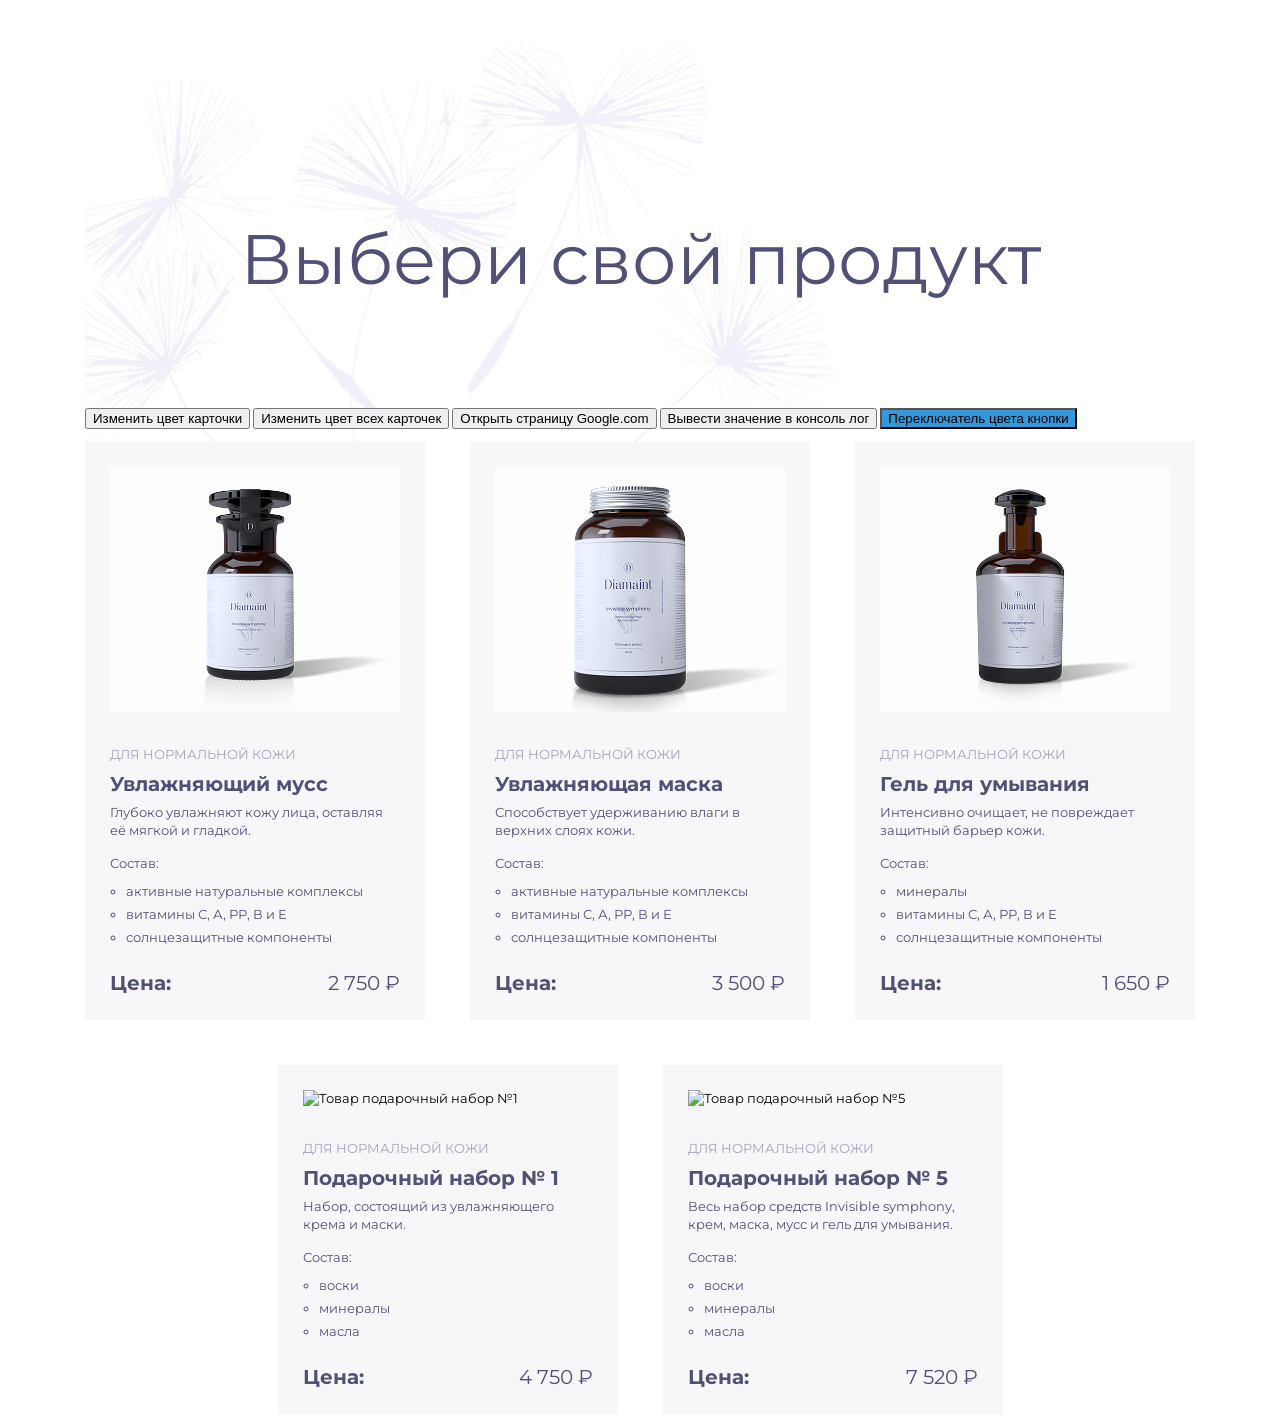
==== index.html @ e89f8b8f "added mainJS and buttons" ====
<!DOCTYPE html>
<html lang="en">
<head>
  <meta charset="UTF-8">
  <meta name="viewport" content="width=device-width, initial-scale=1.0">
  <title>Document</title>
  <link rel="stylesheet" href="style.css"> 
  <link rel="preconnect" href="https://fonts.googleapis.com">
  <link rel="preconnect" href="https://fonts.gstatic.com" crossorigin>
  <link href="https://fonts.googleapis.com/css2?family=Montserrat:ital,wght@0,100..900;1,100..900&display=swap" rel="stylesheet">

</head>
<body>

  <main class="catalog">
    <div class="container catalog__container">
      <h1 class="catalog__title">Выбери свой продукт</h1>
      <button class="change-card-color-btn">Изменить цвет карточки</button>
      <button class="change-cards-color-btn">Изменить цвет всех карточек</button>
      <button class="open-google">Открыть страницу Google.com</button>
      <button class="output-console-log">Вывести значение в консоль лог</button>
      <button class="toggle-color-button">Переключатель цвета кнопки</button>
      <ul class="products">
        <li class="products__item card">
          <img src="images/moisturizing_mousse.png" alt="Товар увлажняющий мусс" class="card__image">
          <span class="card__category">ДЛЯ НОРМАЛЬНОЙ КОЖИ</span>
          <h2 class="card__name">Увлажняющий мусс</h2>
          <p class="card__description">Глубоко увлажняют кожу лица, оставляя её мягкой и гладкой.</p>
          <div class="card__compound compound">
            <span class="compound__name">Состав: </span>
            <ul class="compound__list">
              <li class="compound__ingredient">активные натуральные комплексы</li>
              <li class="compound__ingredient">витамины С, А, РР, В и Е</li>
              <li class="compound__ingredient">солнцезащитные компоненты</li>
            </ul>
          </div>
          <div class="card__price">
            <b class="card__price-label">Цена:</b>
            <span class="card__price-value">2 750 &#8381;</span>
          </div>
        </li>
        <li class="products__item card">
          <img src="images/moisturizing_mask.png" alt="Товар увлажняющая маска " class="card__image">
          <span class="card__category">ДЛЯ НОРМАЛЬНОЙ КОЖИ</span>
          <h2 class="card__name">Увлажняющая маска</h2>
          <p class="card__description">Способствует удерживанию влаги в верхних слоях кожи.</p>
          <div class="card__compound compound">
            <span class="compound__name">Состав: </span>
            <ul class="compound__list">
              <li class="compound__ingredient">активные натуральные комплексы</li>
              <li class="compound__ingredient">витамины С, А, РР, В и Е</li>
              <li class="compound__ingredient">солнцезащитные компоненты</li>
            </ul>
          </div>
          <div class="card__price">
            <b class="card__price-label">Цена:</b>
            <span class="card__price-value">3 500 &#8381;</span>
          </div>
        </li>
        <li class="products__item card">
          <img src="images/face_wash_gel.png" alt="Товар гель для умывания " class="card__image">
          <span class="card__category">ДЛЯ НОРМАЛЬНОЙ КОЖИ</span>
          <h2 class="card__name">Гель для умывания</h2>
          <p class="card__description">Интенсивно очищает, не повреждает защитный барьер кожи.</p>
          <div class="card__compound compound">
            <span class="compound__name">Состав: </span>
            <ul class="compound__list">
              <li class="compound__ingredient">минералы</li>
              <li class="compound__ingredient">витамины С, А, РР, В и Е</li>
              <li class="compound__ingredient">солнцезащитные компоненты</li>
            </ul>
          </div>
          <div class="card__price">
            <b class="card__price-label">Цена:</b>
            <span class="card__price-value">1 650 &#8381;</span>
          </div>
        </li>
        <li class="products__item card">
          <img  src="images/gift_set_No._1.png" alt="Товар подарочный набор №1" class="card__image">
          <span class="card__category">ДЛЯ НОРМАЛЬНОЙ КОЖИ</span>
          <h2 class="card__name">Подарочный набор &#8470; 1</h2>
          <p class="card__description">Набор, состоящий из увлажняющего крема и маски.</p>
          <div class="card__compound compound">
            <span class="compound__name">Состав: </span>
            <ul class="compound__list">
              <li class="compound__ingredient">воски</li>
              <li class="compound__ingredient">минералы</li>
              <li class="compound__ingredient">масла</li>
            </ul>
          </div>
          <div class="card__price">
            <b class="card__price-label">Цена:</b>
            <span class="card__price-value">4 750 &#8381;</span>
          </div>
        </li>
        <li class="products__item card">
          <img  src="images/gift_set_No._5.png" alt="Товар подарочный набор №5" class="card__image">
          <span class="card__category">ДЛЯ НОРМАЛЬНОЙ КОЖИ</span>
          <h2 class="card__name">Подарочный набор &#8470; 5</h2>
          <p class="card__description">Весь набор средств Invisible symphony, крем, маска, мусс и гель для умывания.</p>
          <div class="card__compound compound">
            <span class="compound__name">Состав: </span>
            <ul class="compound__list">
              <li class="compound__ingredient">воски</li>
              <li class="compound__ingredient">минералы</li>
              <li class="compound__ingredient">масла</li>
            </ul>
          </div>
          <div class="card__price">
            <b class="card__price-label">Цена:</b>
            <span class="card__price-value">7 520 &#8381;</span>
          </div>
        </li>
      </ul>
    </div>
  </main>
  <script src="main.js"></script>
</body>
</html>
---- style.css ----
*,
*::before,
*::after {
  box-sizing: border-box;
}

body {
  font-family:"Montserrat", sans-serif;
  font-size: 13px;
  margin: 0;
}

.container {
  width: 1110px;
  margin: 0 auto;
}

.catalog__container {
  background-image: url("images/dandelion.png");
  background-repeat: no-repeat;
  background-position: 0 0;
  padding-top: 220px;
}

.catalog__title {
  margin: 0px auto 110px auto;
  font-weight: 400;
  font-size: 70px;
  line-height: 78px;
  text-align: center;
  color: #515076;
}

.card {
  padding:25px;
  background-color: #F7F7FA;
}

.card__image {
  display: block;
  margin-bottom: 30px;
}

.card__category {
  display: block; 
  font-size: 13px;
  font-weight: 400;
  line-height: 24px;
  padding-bottom: 5px;
  color: #A5A3B9;
}

.products { 
  list-style: none;
  display: flex;
  flex-wrap: wrap;
  gap: 45px;
  justify-content: center;
  padding: 0;
}

.products__item {
  width: 340px;
}

.card__name {
  font-weight: 700;
  font-size: 20px;
  line-height: 27px;
  margin: 0px;
  padding-bottom: 5px;
  color: #515076;
}

.card__description {
  font-size: 13px;
  line-height: 18px;
  font-weight: 400;
  margin: 0px;
  padding-bottom: 15px;
  color: #515076;
}

.card__compound {
  font-size: 13px;
  line-height: 18px;
  font-weight: 400;
  color: #515076;
}

.compound__list {
  padding: 5px 0 0px 8px;
  margin-left: 8px;
}

.compound__ingredient {
  padding: 5px 0px 0px 0px;
  margin: 0px;
}

.card__price {
  display: flex;
  justify-content: space-between;
  align-items: center;
  padding: 25px 0 0 0;
}

.card__price-label {
  font-weight: 700;
  font-size: 20px;
  line-height: 24px;
  color: #515076;  
}

.card__price-value {
  font-weight: 400;
  font-size: 20px;
  line-height: 24px;
  color: #515076;
}

.toggle-color-button{
  background-color: #3498db;
}

.toggle-color-button.active{
  background-color:#515076;
}
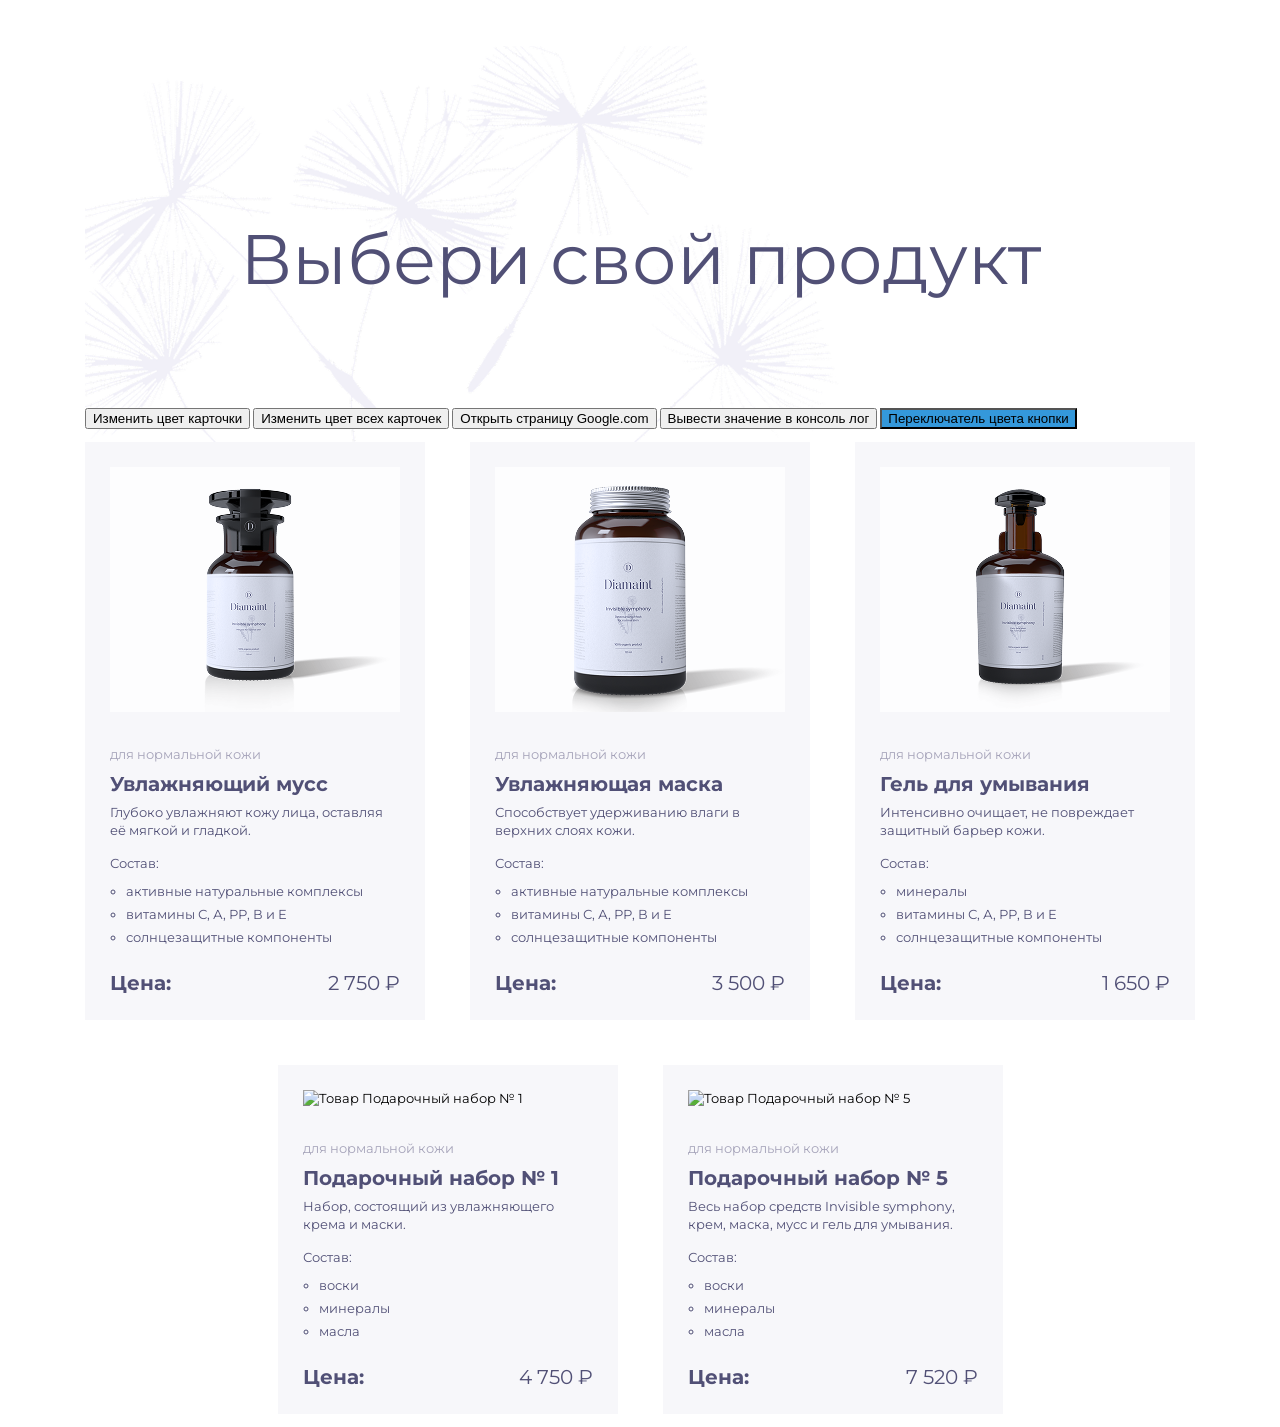
==== commit 51c582d4: "Learn reduce method and work with HTML Template in JS" ====
--- a/index.html
+++ b/index.html
@@ -21,99 +21,31 @@
       <button class="output-console-log">Вывести значение в консоль лог</button>
       <button class="toggle-color-button">Переключатель цвета кнопки</button>
       <ul class="products">
+      <template id="product-template">
         <li class="products__item card">
-          <img src="images/moisturizing_mousse.png" alt="Товар увлажняющий мусс" class="card__image">
-          <span class="card__category">ДЛЯ НОРМАЛЬНОЙ КОЖИ</span>
-          <h2 class="card__name">Увлажняющий мусс</h2>
-          <p class="card__description">Глубоко увлажняют кожу лица, оставляя её мягкой и гладкой.</p>
+          <img src="" alt="" class="card__image">
+          <span class="card__category"></span>
+          <h2 class="card__name"></h2>
+          <p class="card__description"></p>
           <div class="card__compound compound">
             <span class="compound__name">Состав: </span>
             <ul class="compound__list">
-              <li class="compound__ingredient">активные натуральные комплексы</li>
-              <li class="compound__ingredient">витамины С, А, РР, В и Е</li>
-              <li class="compound__ingredient">солнцезащитные компоненты</li>
+
             </ul>
           </div>
           <div class="card__price">
             <b class="card__price-label">Цена:</b>
-            <span class="card__price-value">2 750 &#8381;</span>
+            <span class="card__price-value"></span>
           </div>
         </li>
-        <li class="products__item card">
-          <img src="images/moisturizing_mask.png" alt="Товар увлажняющая маска " class="card__image">
-          <span class="card__category">ДЛЯ НОРМАЛЬНОЙ КОЖИ</span>
-          <h2 class="card__name">Увлажняющая маска</h2>
-          <p class="card__description">Способствует удерживанию влаги в верхних слоях кожи.</p>
-          <div class="card__compound compound">
-            <span class="compound__name">Состав: </span>
-            <ul class="compound__list">
-              <li class="compound__ingredient">активные натуральные комплексы</li>
-              <li class="compound__ingredient">витамины С, А, РР, В и Е</li>
-              <li class="compound__ingredient">солнцезащитные компоненты</li>
-            </ul>
-          </div>
-          <div class="card__price">
-            <b class="card__price-label">Цена:</b>
-            <span class="card__price-value">3 500 &#8381;</span>
-          </div>
-        </li>
-        <li class="products__item card">
-          <img src="images/face_wash_gel.png" alt="Товар гель для умывания " class="card__image">
-          <span class="card__category">ДЛЯ НОРМАЛЬНОЙ КОЖИ</span>
-          <h2 class="card__name">Гель для умывания</h2>
-          <p class="card__description">Интенсивно очищает, не повреждает защитный барьер кожи.</p>
-          <div class="card__compound compound">
-            <span class="compound__name">Состав: </span>
-            <ul class="compound__list">
-              <li class="compound__ingredient">минералы</li>
-              <li class="compound__ingredient">витамины С, А, РР, В и Е</li>
-              <li class="compound__ingredient">солнцезащитные компоненты</li>
-            </ul>
-          </div>
-          <div class="card__price">
-            <b class="card__price-label">Цена:</b>
-            <span class="card__price-value">1 650 &#8381;</span>
-          </div>
-        </li>
-        <li class="products__item card">
-          <img  src="images/gift_set_No._1.png" alt="Товар подарочный набор №1" class="card__image">
-          <span class="card__category">ДЛЯ НОРМАЛЬНОЙ КОЖИ</span>
-          <h2 class="card__name">Подарочный набор &#8470; 1</h2>
-          <p class="card__description">Набор, состоящий из увлажняющего крема и маски.</p>
-          <div class="card__compound compound">
-            <span class="compound__name">Состав: </span>
-            <ul class="compound__list">
-              <li class="compound__ingredient">воски</li>
-              <li class="compound__ingredient">минералы</li>
-              <li class="compound__ingredient">масла</li>
-            </ul>
-          </div>
-          <div class="card__price">
-            <b class="card__price-label">Цена:</b>
-            <span class="card__price-value">4 750 &#8381;</span>
-          </div>
-        </li>
-        <li class="products__item card">
-          <img  src="images/gift_set_No._5.png" alt="Товар подарочный набор №5" class="card__image">
-          <span class="card__category">ДЛЯ НОРМАЛЬНОЙ КОЖИ</span>
-          <h2 class="card__name">Подарочный набор &#8470; 5</h2>
-          <p class="card__description">Весь набор средств Invisible symphony, крем, маска, мусс и гель для умывания.</p>
-          <div class="card__compound compound">
-            <span class="compound__name">Состав: </span>
-            <ul class="compound__list">
-              <li class="compound__ingredient">воски</li>
-              <li class="compound__ingredient">минералы</li>
-              <li class="compound__ingredient">масла</li>
-            </ul>
-          </div>
-          <div class="card__price">
-            <b class="card__price-label">Цена:</b>
-            <span class="card__price-value">7 520 &#8381;</span>
-          </div>
-        </li>
+      </template>
       </ul>
     </div>
   </main>
   <script src="main.js"></script>
+  <script src="homework-7.js"></script>
+  <script src="homework-8.js"></script>
+  <script type="module" src="homework-9.js"></script>
+  <script type="module" src="homework-10.js"></script>
 </body>
 </html>
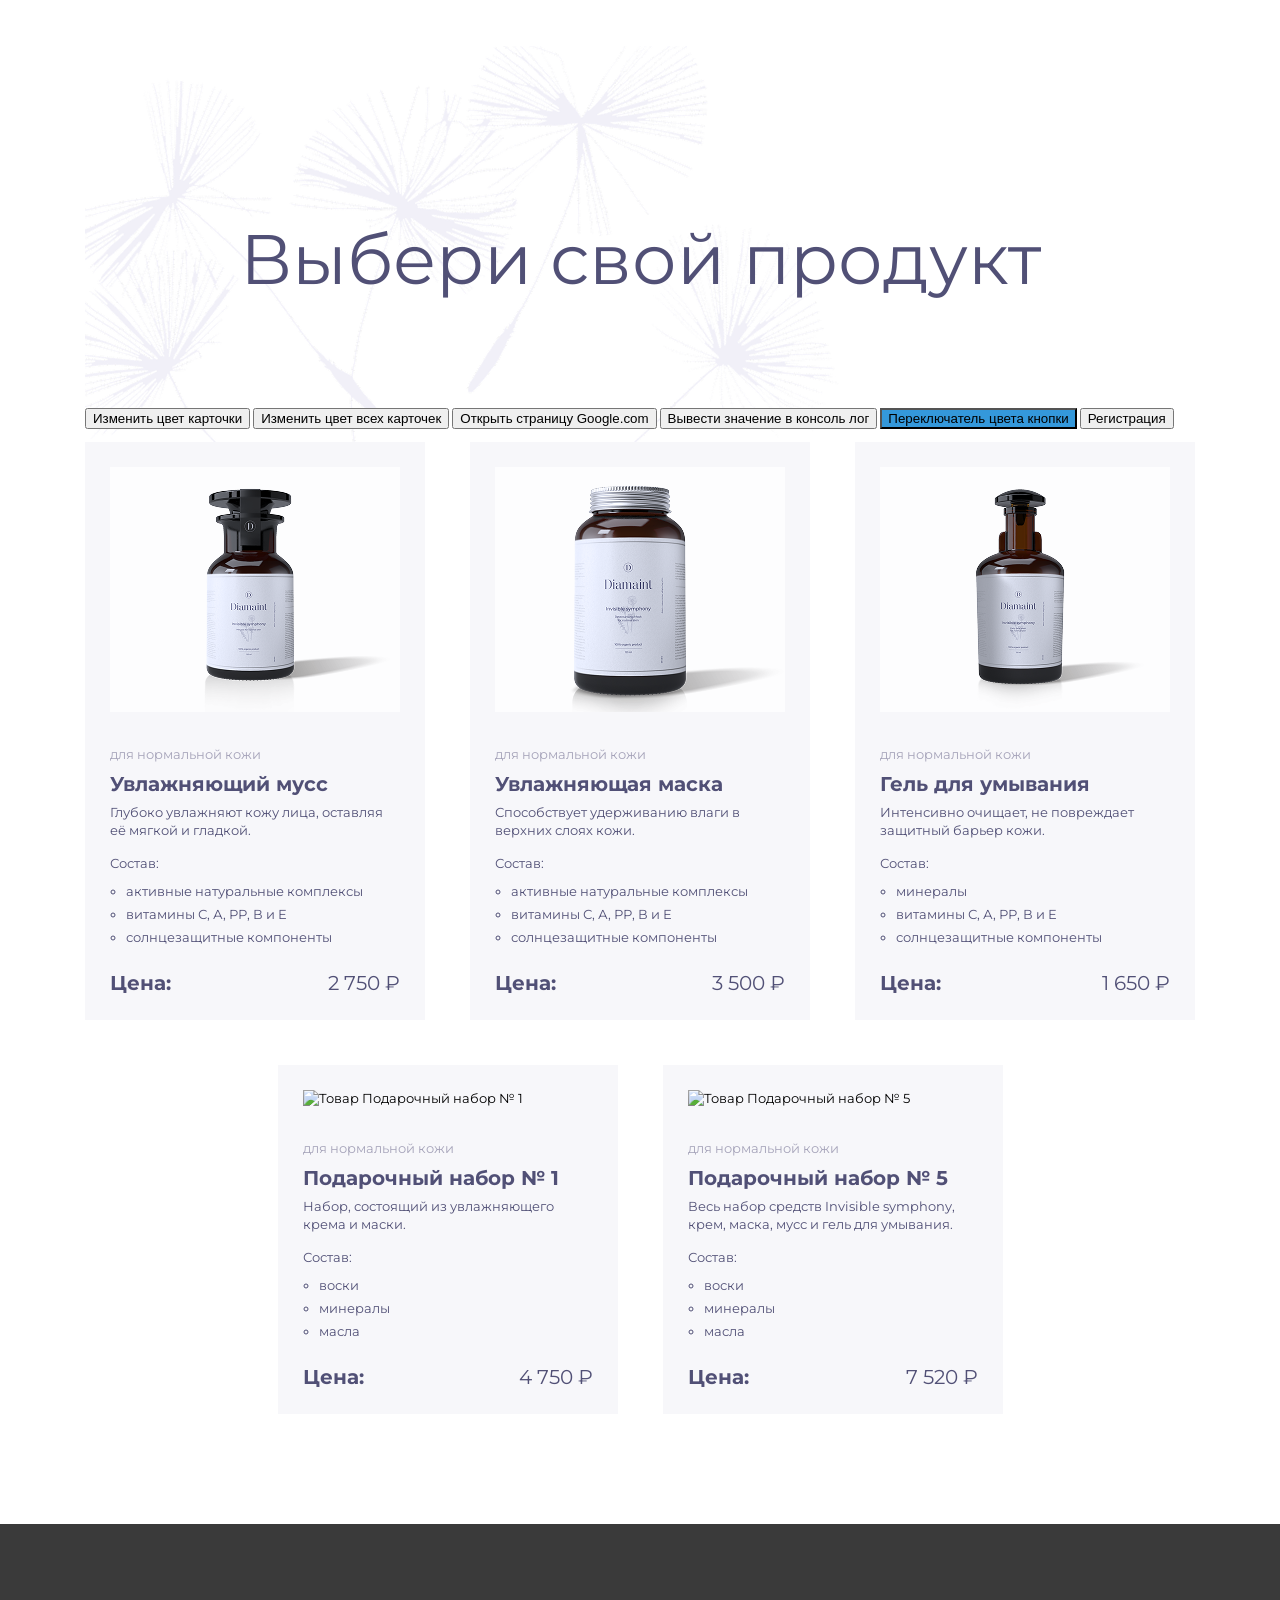
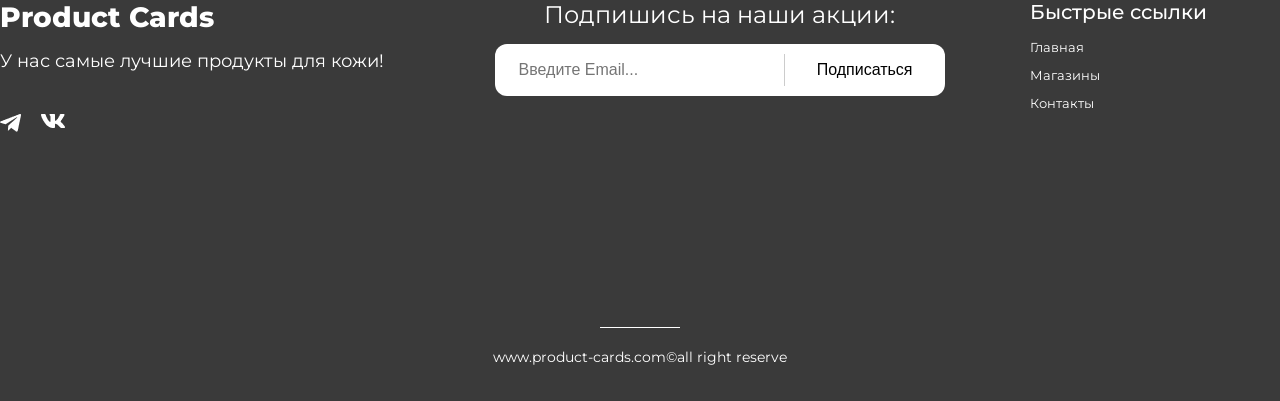
==== commit 3bcc59c9: "Add footer and modale window" ====
--- a/index.html
+++ b/index.html
@@ -20,32 +20,95 @@
       <button class="open-google">Открыть страницу Google.com</button>
       <button class="output-console-log">Вывести значение в консоль лог</button>
       <button class="toggle-color-button">Переключатель цвета кнопки</button>
+      <button class="reg-btn">Регистрация</button>
+
       <ul class="products">
-      <template id="product-template">
-        <li class="products__item card">
-          <img src="" alt="" class="card__image">
-          <span class="card__category"></span>
-          <h2 class="card__name"></h2>
-          <p class="card__description"></p>
-          <div class="card__compound compound">
-            <span class="compound__name">Состав: </span>
-            <ul class="compound__list">
-
-            </ul>
-          </div>
-          <div class="card__price">
-            <b class="card__price-label">Цена:</b>
-            <span class="card__price-value"></span>
-          </div>
-        </li>
-      </template>
+        <template id="product-template">
+          <li class="products__item card">
+            <img src="" alt="" class="card__image">
+            <span class="card__category"></span>
+            <h2 class="card__name"></h2>
+            <p class="card__description"></p>
+            <div class="card__compound compound">
+              <span class="compound__name">Состав: </span>
+              <ul class="compound__list"></ul>
+            </div>
+            <div class="card__price">
+              <b class="card__price-label">Цена:</b>
+              <span class="card__price-value"></span>
+            </div>
+          </li>
+        </template>
       </ul>
     </div>
   </main>
+
+  <footer class="footer">
+    <div class="footer-container">
+      <div class="footer-info">
+        <h3 class="footer-description">Product Cards</h3>
+        <p class="footer-slogan">У нас самые лучшие продукты для кожи!</p>
+        <div class="social-icons">
+          <a href="#"><img src="images/telegram.png" alt="телеграм"></a>
+          <a href="#"><img src="images/vk.png" alt="ВК"></a>
+        </div>
+      </div>
+      <div class="footer-subscribe">
+        <p class="subscribe-title">Подпишись на наши акции:</p>
+        <form class="subscribe-form">
+          <input class="subscribe-input" type="email" placeholder="Введите Email..." aria-label="Email" required>
+          <button class="subscribe-btn" type="submit">Подписаться</button>
+        </form>
+      </div>
+      <nav class="footer-navigation">
+        <p class="navigation-title">Быстрые ссылки</p>
+        <ul class="navigation-menu">
+          <li class="footer-menu-item"><a href="#">Главная</a></li>
+          <li class="footer-menu-item"><a href="#">Магазины</a></li>
+          <li class="footer-menu-item"><a href="#">Контакты</a></li>
+        </ul>
+      </nav>
+    </div>
+    <div class="footer-bottom">
+      <div class="footer-line"></div>
+      <p class="footer-copyright">www.product-cards.com©all right reserve</p>
+    </div>
+  </footer>
+
+  <div class="modal">
+    <div class="overlay">
+      <form class="reg-form">
+        <div class="modal-content">
+          <label for="firstname">Имя</label>
+          <input type="text" id="firstname" placeholder="Введите Имя" required>
+
+          <label for="lastname">Фамилия</label>
+          <input type="text" id="lastname" placeholder="Введите Фамилию" required>
+
+          <label for="date">Дата рождения</label>
+          <input type="date" id="date" required>
+
+          <label for="login">Логин</label>
+          <input type="text" id="login" placeholder="Введите логин" required>
+
+          <label for="password">Пароль</label>
+          <input type="password" id="password" placeholder="Введите пароль" required>
+
+          <label for="repeatpassword">Повторите пароль</label>
+          <input type="password" id="repeatpassword" placeholder="Повторите пароль" required>
+
+          <button class="close-btn" type="button">X</button>
+          <button class="sign-up" type="submit">Зарегистрироваться</button>
+        </div>
+      </form>
+    </div>
+  </div>
+
   <script src="main.js"></script>
   <script src="homework-7.js"></script>
   <script src="homework-8.js"></script>
   <script type="module" src="homework-9.js"></script>
   <script type="module" src="homework-10.js"></script>
+  <script type="module" src="homework-11.js"></script>
 </body>
 </html>
--- a/style.css
+++ b/style.css
@@ -5,7 +5,7 @@
 }
 
 body {
-  font-family:"Montserrat", sans-serif;
+  font-family: "Montserrat", sans-serif;
   font-size: 13px;
   margin: 0;
 }
@@ -119,10 +119,231 @@
   color: #515076;
 }
 
-.toggle-color-button{
+.toggle-color-button {
   background-color: #3498db;
 }
 
-.toggle-color-button.active{
+.toggle-color-button.active {
   background-color:#515076;
+}
+
+.footer {
+  width: 100%;
+  min-height: 477px;
+  margin-top: 110px;
+  padding-top: 60px;
+  display: flex;
+  flex-direction: column;
+  background-color: #3A3A3A;
+}
+
+.footer-container {
+  width: 100%;
+  max-width: 1569px;
+  height: auto;
+  padding: 16px 0px;
+  display: flex;
+  justify-content: space-between;
+  align-items: flex-start;
+  margin: 0px auto 0px auto;
+  box-sizing: border-box;
+  color: #FFFFFF;
+  background-color: #3A3A3A;
+}
+
+.footer-info {
+  width: 409px;
+  height: 87px;
+}
+
+.footer-description {
+  font-size: 28px;
+  font-weight: 800;
+  margin: 0px;
+}
+
+.footer-slogan {
+  font-size: 18px;
+  font-weight: 400;
+  margin: 0px;
+  padding: 16px 0px 42px 0px;
+}
+
+.social-icons {
+  display: flex;
+  gap: 20px;
+}
+
+.footer-subscribe {
+  width: 477px;
+  height: 103px;
+  display: flex;
+  flex-direction: column;
+  align-items: center;
+}
+
+.subscribe-title {
+  font-size: 24px;
+  font-weight: 400;
+  margin: 0px;
+  padding-bottom: 15px;
+  padding-right: 0px;
+  text-align: center;
+  width: 100%;
+  max-width: 450px;
+}
+
+.subscribe-form {
+  display: flex;
+  align-items: center;
+  justify-content: space-between;
+  background-color: #FFFFFF;
+  border-radius: 12px;
+  padding: 0px;
+  height: 52px;
+  overflow: hidden;
+  width: 100%;
+  max-width: 450px;
+  box-sizing: border-box;
+}
+
+.subscribe-input {
+  flex-grow: 1;
+  align-items: center;
+  border: none;
+  outline: none;
+  background: transparent;
+  font-size: 16px;
+  padding-left: 24px;
+  color: #a0a0a0;
+}
+
+.subscribe-btn {
+  font-size: 16px;
+  font-weight: 500;
+  background: transparent;
+  color: #000000;
+  border: none;
+  border-left: 1px solid #ccc;
+  cursor: pointer;
+  white-space: nowrap;
+  padding: 0 32px;
+  height: 60%;
+  display: flex;
+  align-items: center;
+}
+
+.footer-navigation {
+  margin: 0px;
+  width: 250px;
+  text-align: left;
+}
+
+.navigation-title {
+  font-size: 20px;
+  font-weight: 500;
+  margin: 0px 0px 15px 0px;
+}
+
+.navigation-menu {
+  list-style-type: none;
+  padding: 0px;
+  margin: 0px;
+  display: flex;
+  flex-direction: column;
+  gap: 12px;
+}
+
+.navigation-menu li a {
+  color: #FFFFFF;
+  text-decoration: none;
+  display: inline-block;
+  height: auto;
+  padding: 0px;
+  transition: color 0.2s ease;
+}
+
+.navigation-menu li a:hover {
+  color: #a0a0a0;
+}
+
+.footer-bottom {
+  width: 100%;
+  display: flex;
+  flex-direction: column;
+  align-items: center;
+  margin-top: auto;
+  padding-bottom: 35px;
+  box-sizing: border-box;
+}
+
+.footer-line {
+  width: 80px;
+  height: 1px;
+  background-color: #FFFFFF;
+  margin-bottom: 20px;
+}
+
+.footer-copyright {
+  font-size: 14px;
+  font-weight: 400;
+  color: #FFFFFF;
+  margin: 0px;
+  text-align: center;
+}
+
+.modal {
+  display: none;
+  position: fixed;
+  width: 100%;
+  height: 100%;
+  top: 0;
+  left: 0;
+  right: 0;
+  bottom: 0;
+}
+
+.modal-showed {
+  display: block;
+}
+
+.overlay {
+  width: 100%;
+  height: 100%;
+  display: flex;
+  justify-content: center;
+  align-items: center;
+  background-color: rgba(0, 0, 0, 0.9);
+}
+
+.modal-content {
+  width: 90%;
+  padding: 40px;
+  border-radius: 10px;
+  max-width: 400px;
+  display: flex;
+  flex-direction: column;
+  gap: 10px;
+  box-sizing: border-box;
+  position: relative;
+  background-color: #FFFFFF;
+}
+
+.close-btn {
+  position: absolute;
+  top: 20px;
+  right: 10px;
+}
+
+.modal-content input {
+  width: 100%;
+  padding: 10px;
+  border: 1px solid #ccc;
+  border-radius: 5px;
+  box-sizing: border-box;
+}
+
+.sign-up {
+  height: 30px;
+  margin-top: 20px;
 }
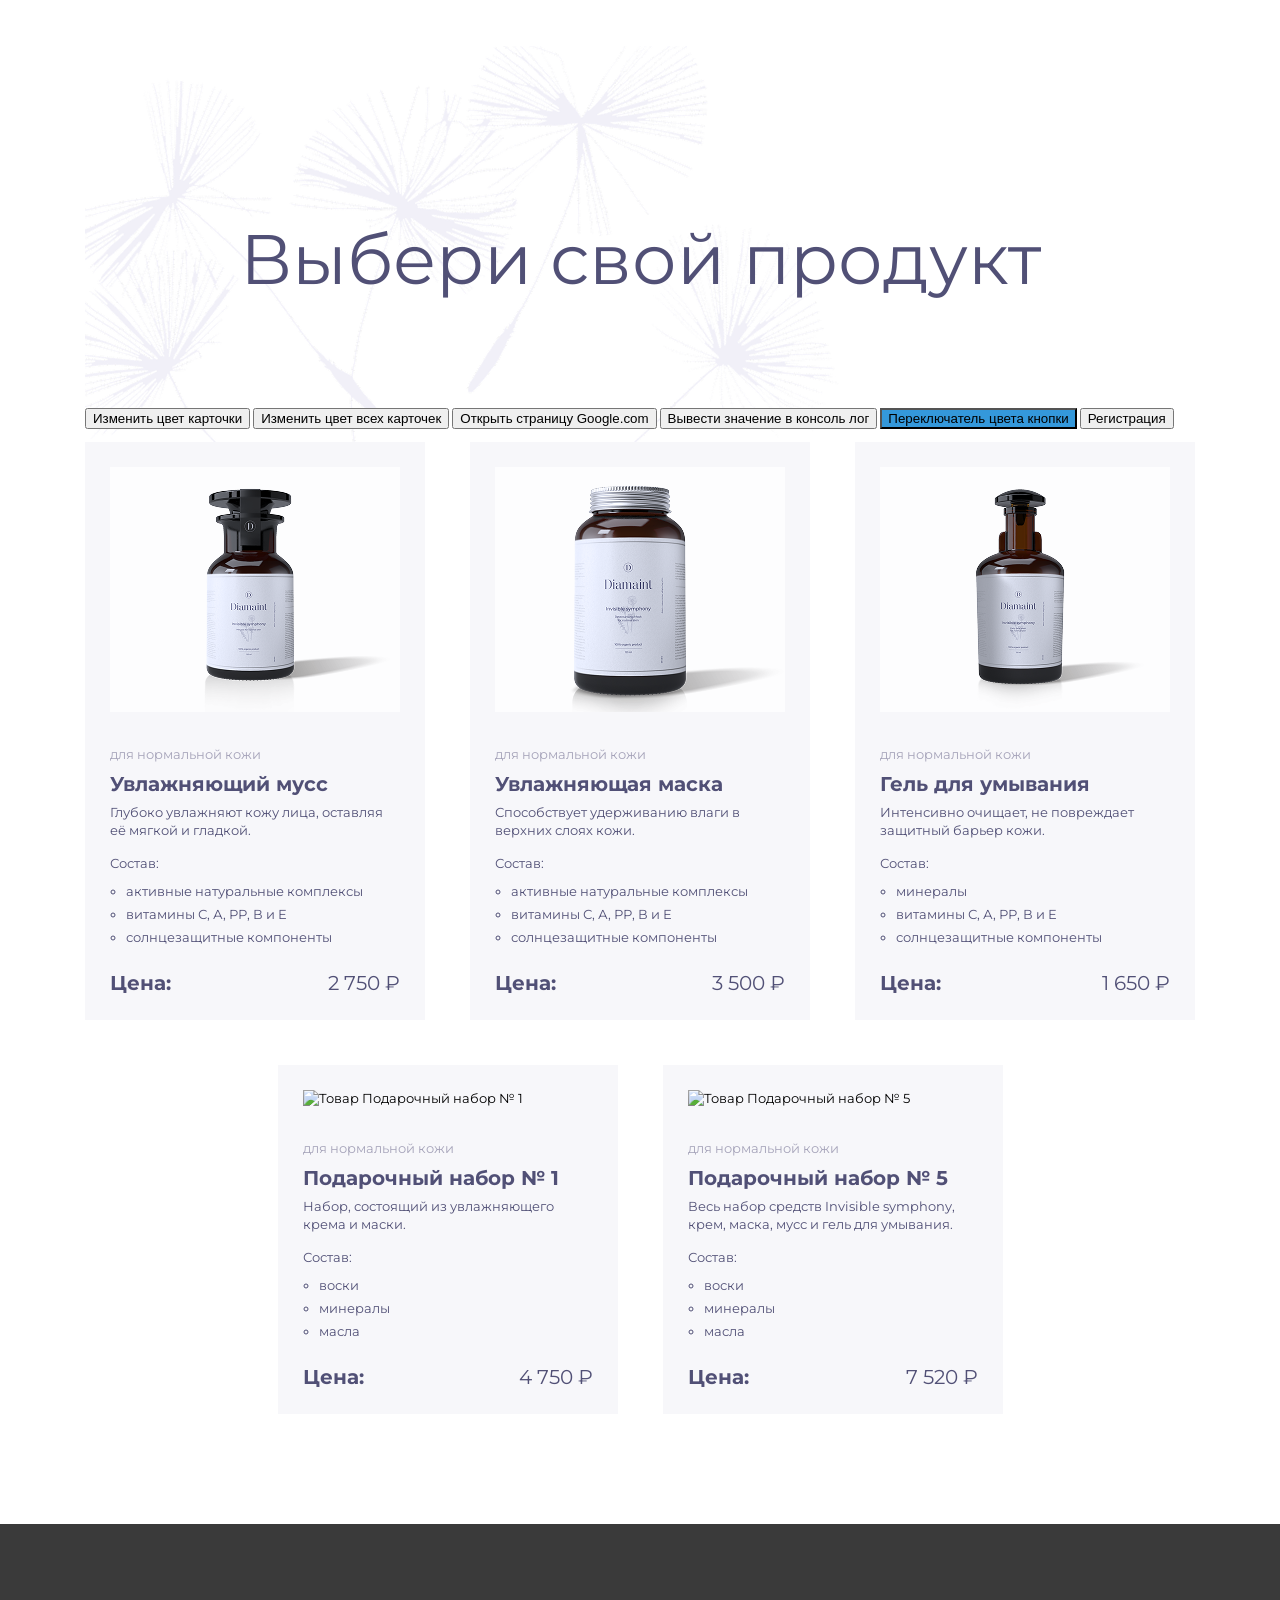
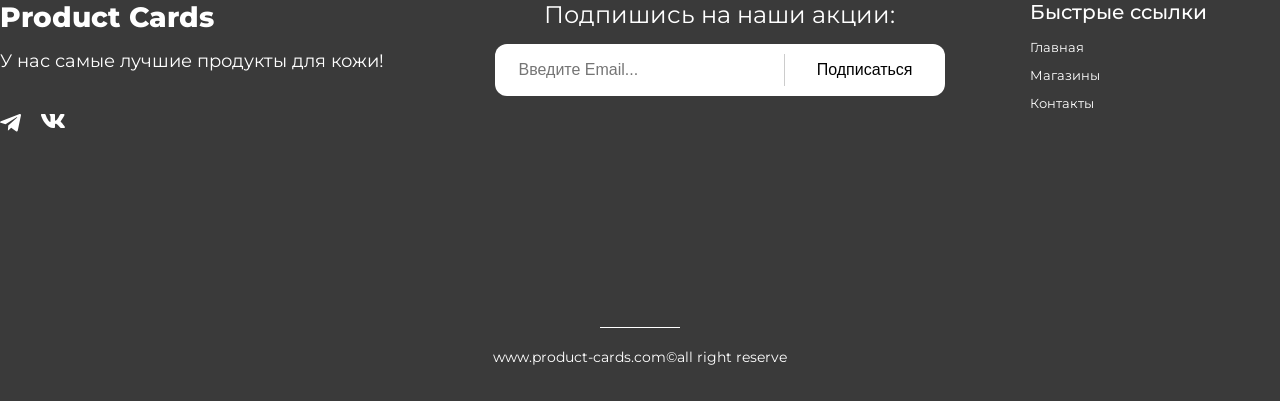
==== commit a727f0a4: "Add footer and modale window. №2" ====
--- a/index.html
+++ b/index.html
@@ -49,14 +49,14 @@
         <h3 class="footer-description">Product Cards</h3>
         <p class="footer-slogan">У нас самые лучшие продукты для кожи!</p>
         <div class="social-icons">
-          <a href="#"><img src="images/telegram.png" alt="телеграм"></a>
-          <a href="#"><img src="images/vk.png" alt="ВК"></a>
+          <a href="#"><img src="images/tg-icon.svg" alt="телеграм"></a>
+          <a href="#"><img src="images/vk-icon.svg" alt="ВК"></a>
         </div>
       </div>
       <div class="footer-subscribe">
         <p class="subscribe-title">Подпишись на наши акции:</p>
         <form class="subscribe-form">
-          <input class="subscribe-input" type="email" placeholder="Введите Email..." aria-label="Email" required>
+          <input class="subscribe-input" type="email" name="email" placeholder="Введите Email..." aria-label="Email" required>
           <button class="subscribe-btn" type="submit">Подписаться</button>
         </form>
       </div>
@@ -80,22 +80,22 @@
       <form class="reg-form">
         <div class="modal-content">
           <label for="firstname">Имя</label>
-          <input type="text" id="firstname" placeholder="Введите Имя" required>
+          <input type="text" name="firstname" id="firstname" placeholder="Введите Имя" required>
 
           <label for="lastname">Фамилия</label>
-          <input type="text" id="lastname" placeholder="Введите Фамилию" required>
+          <input type="text" name="lastname" id="lastname" placeholder="Введите Фамилию" required>
 
           <label for="date">Дата рождения</label>
-          <input type="date" id="date" required>
+          <input type="date" name="date" id="date" required>
 
           <label for="login">Логин</label>
-          <input type="text" id="login" placeholder="Введите логин" required>
+          <input type="text" name="login" id="login" placeholder="Введите логин" required>
 
           <label for="password">Пароль</label>
-          <input type="password" id="password" placeholder="Введите пароль" required>
+          <input type="password" name="password" id="password" placeholder="Введите пароль" required>
 
           <label for="repeatpassword">Повторите пароль</label>
-          <input type="password" id="repeatpassword" placeholder="Повторите пароль" required>
+          <input type="password" name="repeatpassword" id="repeatpassword" placeholder="Повторите пароль" required>
 
           <button class="close-btn" type="button">X</button>
           <button class="sign-up" type="submit">Зарегистрироваться</button>
